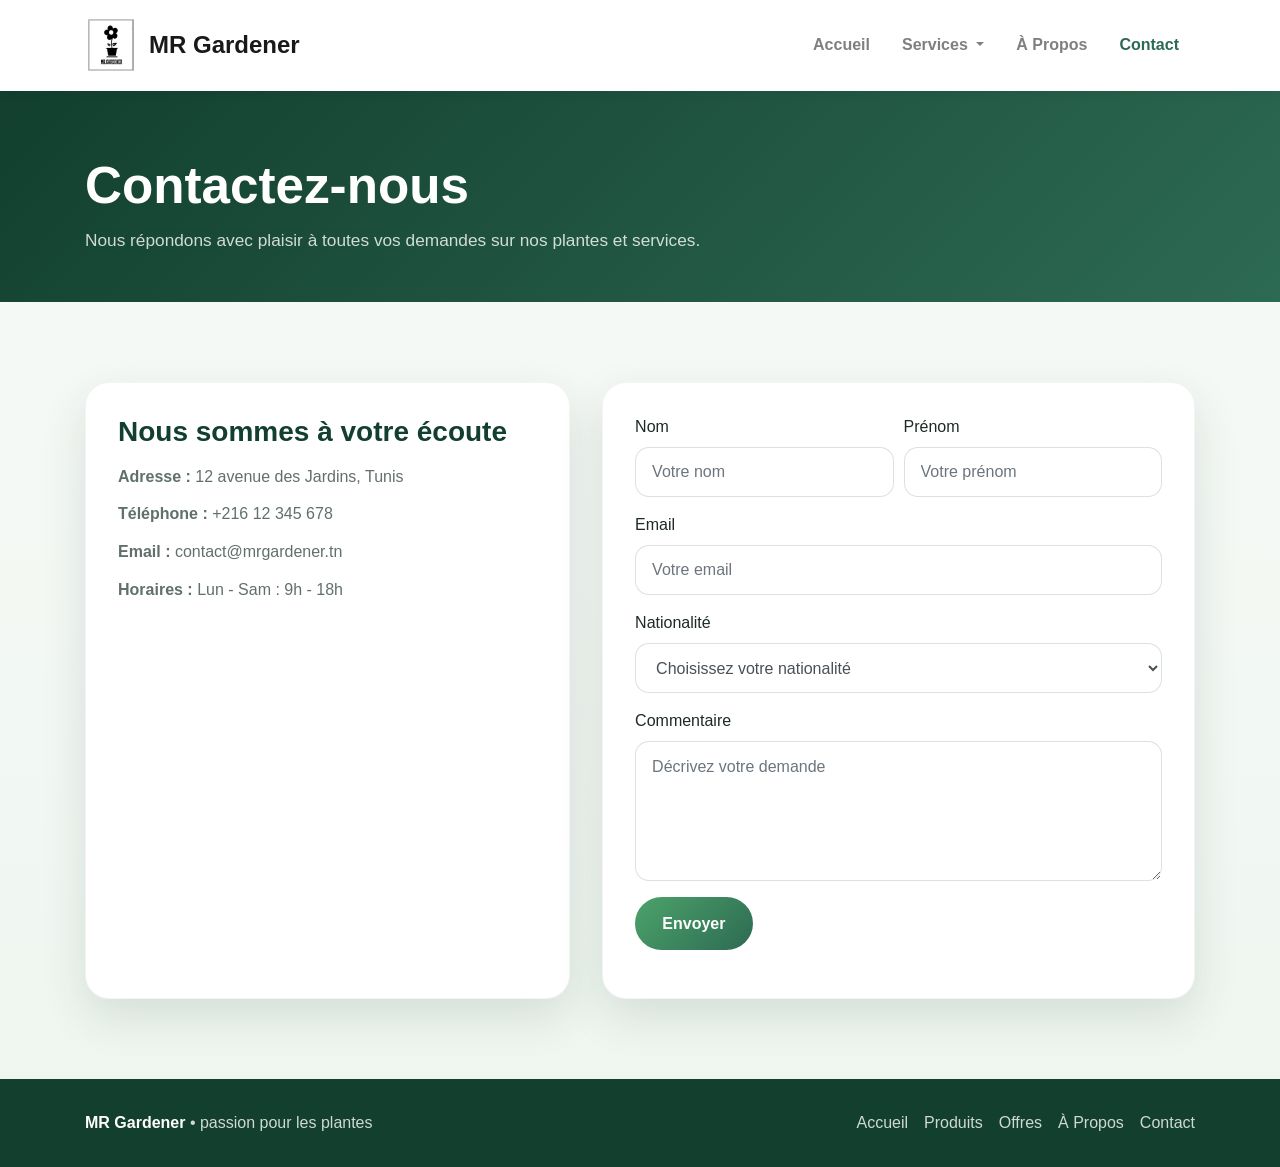
==== contact.html @ ae7b1d85 "mettre-project-en-route" ====
<!DOCTYPE html>
<html lang="fr">
<head>
  <meta charset="UTF-8">
  <meta name="viewport" content="width=device-width, initial-scale=1.0">
  <title>MR Gardener | Contact</title>
  <link rel="icon" href="logo.png" type="image/png">
  <link rel="stylesheet" href="https://maxcdn.bootstrapcdn.com/bootstrap/4.5.2/css/bootstrap.min.css">
  <link rel="stylesheet" href="styles.css">
</head>
<body>

<nav class="navbar navbar-expand-lg navbar-light sticky-top">
  <div class="container">
    <a class="navbar-brand" href="index.html">
      <img src="logo.png" alt="Logo MR Gardener">
      <span>MR Gardener</span>
    </a>
    <button class="navbar-toggler" type="button" data-toggle="collapse" data-target="#navbarNav" aria-controls="navbarNav" aria-expanded="false" aria-label="Toggle navigation">
      <span class="navbar-toggler-icon"></span>
    </button>
    <div class="collapse navbar-collapse" id="navbarNav">
      <ul class="navbar-nav ml-auto">
        <li class="nav-item">
          <a class="nav-link" href="index.html">Accueil</a>
        </li>
        <li class="nav-item dropdown">
          <a class="nav-link dropdown-toggle" href="#" id="navbarDropdown" role="button" data-toggle="dropdown" aria-haspopup="true" aria-expanded="false">
            Services
          </a>
          <div class="dropdown-menu" aria-labelledby="navbarDropdown">
            <a class="dropdown-item" href="service1.html">Nos Produits</a>
            <a class="dropdown-item" href="service2.html">Nos Offres</a>
          </div>
        </li>
        <li class="nav-item">
          <a class="nav-link" href="about.html">À Propos</a>
        </li>
        <li class="nav-item active">
          <a class="nav-link" href="contact.html">Contact</a>
        </li>
      </ul>
    </div>
  </div>
</nav>

<header class="page-banner">
  <div class="container">
    <h1>Contactez-nous</h1>
    <p>Nous répondons avec plaisir à toutes vos demandes sur nos plantes et services.</p>
  </div>
</header>

<main class="section-shell">
  <div class="container">
    <div class="contact-layout">
      <div class="contact-card">
        <h3>Nous sommes à votre écoute</h3>
        <ul class="contact-list">
<li><strong>Adresse :</strong> 12 avenue des Jardins, Tunis</li>
<li><strong>Téléphone :</strong> +216 12 345 678</li>
<li><strong>Email :</strong> contact@mrgardener.tn</li>
<li><strong>Horaires :</strong> Lun - Sam : 9h - 18h</li>
        </ul>
      </div>

      <div class="contact-card">
        <form id="contactForm" novalidate>
          <div class="form-row">
            <div class="form-group col-md-6">
              <label for="inputNom">Nom</label>
              <input type="text" class="form-control" id="inputNom" placeholder="Votre nom" required>
            </div>
            <div class="form-group col-md-6">
              <label for="inputPrenom">Prénom</label>
              <input type="text" class="form-control" id="inputPrenom" placeholder="Votre prénom" required>
            </div>
          </div>
          <div class="form-group">
            <label for="inputEmail">Email</label>
            <input type="email" class="form-control" id="inputEmail" placeholder="Votre email" required>
          </div>
          <div class="form-group">
            <label for="inputNationalite">Nationalité</label>
            <select class="form-control" id="inputNationalite">
              <option selected disabled>Choisissez votre nationalité</option>
              <option>France</option>
              <option>Canada</option>
              <option>États-Unis</option>
              <option>Tunisie</option>
            </select>
          </div>
          <div class="form-group">
            <label for="inputCommentaire">Commentaire</label>
            <textarea class="form-control" id="inputCommentaire" placeholder="Décrivez votre demande"></textarea>
          </div>
          <button type="submit" class="btn-submit">Envoyer</button>
          <div id="formMsg" class="mt-3" role="status" style="font-weight:600;color:var(--green-700);"></div>
        </form>
      </div>
    </div>
  </div>
</main>

<footer class="site-footer">
  <div class="container">
    <div>
      <strong>MR Gardener</strong> • passion pour les plantes
    </div>
    <div class="footer-links">
      <a href="index.html">Accueil</a>
      <a href="service1.html">Produits</a>
      <a href="service2.html">Offres</a>
      <a href="about.html">À Propos</a>
      <a href="contact.html">Contact</a>
    </div>
  </div>
</footer>

<script src="https://code.jquery.com/jquery-3.5.1.slim.min.js"></script>
<script src="https://cdn.jsdelivr.net/npm/bootstrap@4.5.2/dist/js/bootstrap.bundle.min.js"></script>
<script>
document.getElementById('contactForm').addEventListener('submit', function (e) {
  e.preventDefault();
  var msg = document.getElementById('formMsg');
  if (!this.checkValidity()) { this.reportValidity(); return; }
  msg.textContent = 'Merci ! Votre message a bien été envoyé.';
  this.reset();
});
</script>
</body>
</html>
---- styles.css ----
:root {
  --green-900: #123f2e;
  --green-800: #1a4f3f;
  --green-700: #2d6a53;
  --green-500: #4ca36a;
  --green-100: #edf8ef;
  --green-50: #f7fbf7;
  --sand: #f4efe6;
  --text: #1d2a25;
  --muted: #61706d;
  --white: #ffffff;
  --shadow: 0 18px 45px rgba(22, 47, 39, 0.12);
}

* {
  box-sizing: border-box;
}

html {
  scroll-behavior: smooth;
}

body {
  margin: 0;
  font-family: "Segoe UI", Tahoma, sans-serif;
  background: linear-gradient(180deg, #f8faf7 0%, #eef6f0 100%);
  color: var(--text);
}

a {
  color: inherit;
  text-decoration: none;
}

a:hover {
  text-decoration: none;
}

img {
  max-width: 100%;
  display: block;
}

.navbar {
  background: rgba(255, 255, 255, 0.96);
  box-shadow: 0 2px 12px rgba(0, 0, 0, 0.06);
  padding: 0.9rem 0;
}

.navbar-brand {
  display: flex;
  align-items: center;
  gap: 0.75rem;
  font-weight: 700;
  color: var(--green-900);
  font-size: 1.5rem;
}

.navbar-brand img {
  width: 52px;
  height: 52px;
  object-fit: contain;
}

.navbar-nav .nav-link {
  color: var(--text);
  font-weight: 600;
  padding: 0.6rem 1rem !important;
}

.navbar-nav .nav-link:hover,
.navbar-nav .nav-item.active .nav-link {
  color: var(--green-700);
}

.dropdown-menu {
  border: none;
  border-radius: 16px;
  box-shadow: var(--shadow);
  padding: 0.75rem 0;
  min-width: 220px;
}

.dropdown-item {
  font-weight: 500;
  padding: 0.7rem 1.2rem;
}

.dropdown-item:hover {
  background: var(--green-100);
  color: var(--green-900);
}

.section-shell {
  padding: 5rem 0;
}

.hero-section {
  position: relative;
  min-height: 620px;
  display: flex;
  align-items: center;
  background:
    linear-gradient(90deg, rgba(14, 35, 28, 0.78), rgba(22, 68, 52, 0.42)),
    url("backgound.png") center/cover no-repeat;
}

.hero-content {
  color: var(--white);
  max-width: 650px;
}

.hero-badge {
  display: inline-flex;
  align-items: center;
  background: rgba(255, 255, 255, 0.12);
  border: 1px solid rgba(255, 255, 255, 0.25);
  padding: 0.45rem 0.9rem;
  border-radius: 999px;
  font-size: 0.8rem;
  letter-spacing: 0.08em;
  text-transform: uppercase;
  backdrop-filter: blur(4px);
}

.hero-content h1 {
  margin: 1.25rem 0 1rem;
  font-size: clamp(2.3rem, 4vw, 4.2rem);
  line-height: 1.1;
  font-weight: 800;
}

.hero-content p {
  font-size: 1.08rem;
  color: rgba(255, 255, 255, 0.85);
  max-width: 560px;
}

.hero-actions {
  display: flex;
  flex-wrap: wrap;
  gap: 1rem;
  margin-top: 2rem;
}

.btn-primary-custom,
.btn-secondary-custom,
.btn-cta {
  display: inline-flex;
  align-items: center;
  justify-content: center;
  min-height: 48px;
  padding: 0.8rem 1.5rem;
  border-radius: 999px;
  font-weight: 700;
  transition: 0.2s ease;
}

.btn-primary-custom,
.btn-cta {
  background: linear-gradient(135deg, var(--green-500), var(--green-700));
  color: var(--white);
  box-shadow: 0 8px 18px rgba(76, 163, 106, 0.3);
}

.btn-primary-custom:hover,
.btn-cta:hover {
  transform: translateY(-2px);
  color: var(--white);
}

.btn-secondary-custom {
  background: rgba(255, 255, 255, 0.12);
  color: var(--white);
  border: 1px solid rgba(255, 255, 255, 0.35);
}

.hero-stats {
  margin-top: 2rem;
  display: flex;
  flex-wrap: wrap;
  gap: 1rem;
}

.stat-card {
  background: rgba(255, 255, 255, 0.12);
  border: 1px solid rgba(255, 255, 255, 0.2);
  border-radius: 18px;
  padding: 1rem 1.1rem;
  min-width: 150px;
  backdrop-filter: blur(4px);
}

.stat-number {
  display: block;
  font-size: 1.7rem;
  font-weight: 800;
}

.stat-label {
  color: rgba(255, 255, 255, 0.8);
  font-size: 0.85rem;
}

.section-heading {
  margin-bottom: 2rem;
}

.section-heading span {
  display: inline-block;
  margin-bottom: 0.8rem;
  color: var(--green-700);
  font-size: 0.78rem;
  letter-spacing: 0.12em;
  text-transform: uppercase;
  font-weight: 700;
}

.section-heading h2 {
  font-size: clamp(2rem, 3vw, 3rem);
  font-weight: 800;
  color: var(--green-900);
  margin-bottom: 0.5rem;
}

.section-heading p {
  margin: 0;
  color: var(--muted);
  font-size: 1.05rem;
}

.feature-card,
.product-card,
.offer-card,
.info-card,
.contact-card {
  background: var(--white);
  border-radius: 24px;
  box-shadow: var(--shadow);
  border: 1px solid rgba(17, 61, 47, 0.05);
}

.feature-card {
  padding: 2rem 1.5rem;
  height: 100%;
}

.feature-icon {
  width: 64px;
  height: 64px;
  border-radius: 18px;
  display: grid;
  place-items: center;
  background: linear-gradient(135deg, var(--green-100), rgba(76, 163, 106, 0.12));
  font-size: 2rem;
  margin-bottom: 1rem;
}

.feature-card h3 {
  color: var(--green-900);
  font-size: 1.4rem;
  font-weight: 700;
  margin-bottom: 0.8rem;
}

.feature-card p {
  color: var(--muted);
  margin: 0;
}

.product-card {
  overflow: hidden;
  height: 100%;
}

.product-card img {
  width: 100%;
  height: 240px;
  object-fit: cover;
}

.product-body {
  padding: 1.5rem 1.3rem 1.7rem;
}

.product-body h3 {
  font-size: 1.35rem;
  font-weight: 700;
  color: var(--green-900);
  margin-bottom: 0.6rem;
}

.product-body p {
  color: var(--muted);
}

.price-tag {
  display: inline-flex;
  margin-top: 0.75rem;
  font-weight: 800;
  color: var(--green-700);
  background: var(--green-100);
  border-radius: 999px;
  padding: 0.45rem 0.9rem;
}

.page-banner {
  background: linear-gradient(135deg, var(--green-900), var(--green-700));
  color: var(--white);
  padding: 4rem 0 3rem;
}

.page-banner h1 {
  margin: 0;
  font-size: clamp(2.3rem, 4vw, 3.4rem);
  font-weight: 800;
}

.page-banner p {
  margin: 0.75rem 0 0;
  color: rgba(255, 255, 255, 0.8);
  font-size: 1.08rem;
}

.info-card {
  padding: 2rem;
  height: 100%;
}

.info-card h3 {
  color: var(--green-900);
  margin-bottom: 1rem;
  font-weight: 700;
}

.info-list {
  list-style: none;
  padding: 0;
  margin: 0;
  display: grid;
  gap: 0.75rem;
  color: var(--muted);
}

.offer-card {
  padding: 2rem 1.5rem;
  height: 100%;
  position: relative;
}

.offer-card.featured {
  background: linear-gradient(180deg, var(--green-900), var(--green-700));
  color: var(--white);
}

.offer-card.featured .offer-price,
.offer-card.featured li,
.offer-card.featured p,
.offer-card.featured h3 {
  color: var(--white);
}

.offer-badge {
  display: inline-block;
  background: rgba(255, 255, 255, 0.12);
  border-radius: 999px;
  padding: 0.4rem 0.75rem;
  font-size: 0.75rem;
  font-weight: 700;
  letter-spacing: 0.08em;
  text-transform: uppercase;
}

.offer-card h3 {
  margin: 1.1rem 0 0.5rem;
  font-size: 1.8rem;
  color: var(--green-900);
}

.offer-price {
  color: var(--green-700);
  font-size: 2rem;
  font-weight: 800;
  margin: 0.8rem 0 1rem;
}

.offer-card ul {
  list-style: none;
  padding: 0;
  margin: 0 0 1.5rem;
  display: grid;
  gap: 0.85rem;
  color: var(--muted);
}

.quote-block {
  background: linear-gradient(135deg, #ecf6ee, #f9faf6);
  border-radius: 26px;
  padding: 2.5rem;
  border: 1px solid rgba(18, 63, 46, 0.07);
}

.quote-block p {
  font-size: 1.15rem;
  color: var(--green-900);
  margin: 0;
  font-weight: 600;
}

.contact-layout {
  display: grid;
  grid-template-columns: 0.9fr 1.1fr;
  gap: 2rem;
}

.contact-card {
  padding: 2rem;
}

.contact-card h3 {
  color: var(--green-900);
  font-weight: 700;
  margin-bottom: 1rem;
}

.contact-list {
  list-style: none;
  padding: 0;
  margin: 0 0 1.5rem;
  display: grid;
  gap: 0.85rem;
  color: var(--muted);
}

.form-control {
  border: 1px solid rgba(17, 61, 47, 0.15);
  border-radius: 14px;
  min-height: 50px;
  padding: 0.8rem 1rem;
  font-size: 1rem;
}

.form-control:focus {
  border-color: var(--green-500);
  box-shadow: 0 0 0 0.2rem rgba(76, 163, 106, 0.15);
}

textarea.form-control {
  min-height: 140px;
}

.btn-submit {
  background: linear-gradient(135deg, var(--green-500), var(--green-700));
  border: none;
  border-radius: 999px;
  color: var(--white);
  min-height: 50px;
  padding: 0.9rem 1.7rem;
  font-weight: 700;
}

.site-footer {
  background: var(--green-900);
  color: rgba(255, 255, 255, 0.8);
  padding: 2rem 0;
}

.site-footer .container {
  display: flex;
  align-items: center;
  justify-content: space-between;
  flex-wrap: wrap;
  gap: 1rem;
}

.site-footer strong {
  color: var(--white);
}

.footer-links {
  display: flex;
  gap: 1rem;
  flex-wrap: wrap;
}

.footer-links a {
  color: rgba(255, 255, 255, 0.8);
}

@media (max-width: 991.98px) {
  .contact-layout {
    grid-template-columns: 1fr;
  }

  .navbar-brand {
    font-size: 1.2rem;
  }
}

@media (max-width: 767.98px) {
  .hero-section {
    min-height: 520px;
  }

  .section-shell {
    padding: 4rem 0;
  }

  .page-banner {
    padding-top: 3rem;
    padding-bottom: 2rem;
  }

  .site-footer .container {
    flex-direction: column;
    align-items: flex-start;
  }
}

/* Correctif : badge lisible sur les cartes d'offre claires */
.offer-card:not(.featured) .offer-badge {
  background: var(--green-100);
  color: var(--green-700);
}

.offer-card.featured .offer-badge {
  color: var(--white);
}

.offer-card.featured ul {
  color: rgba(255, 255, 255, 0.9);
}

/* Correctif : le bouton secondaire est illisible sur fond clair (hors hero et carte vedette) */
.offer-card:not(.featured) .btn-secondary-custom {
  color: var(--green-700);
  border-color: var(--green-700);
}
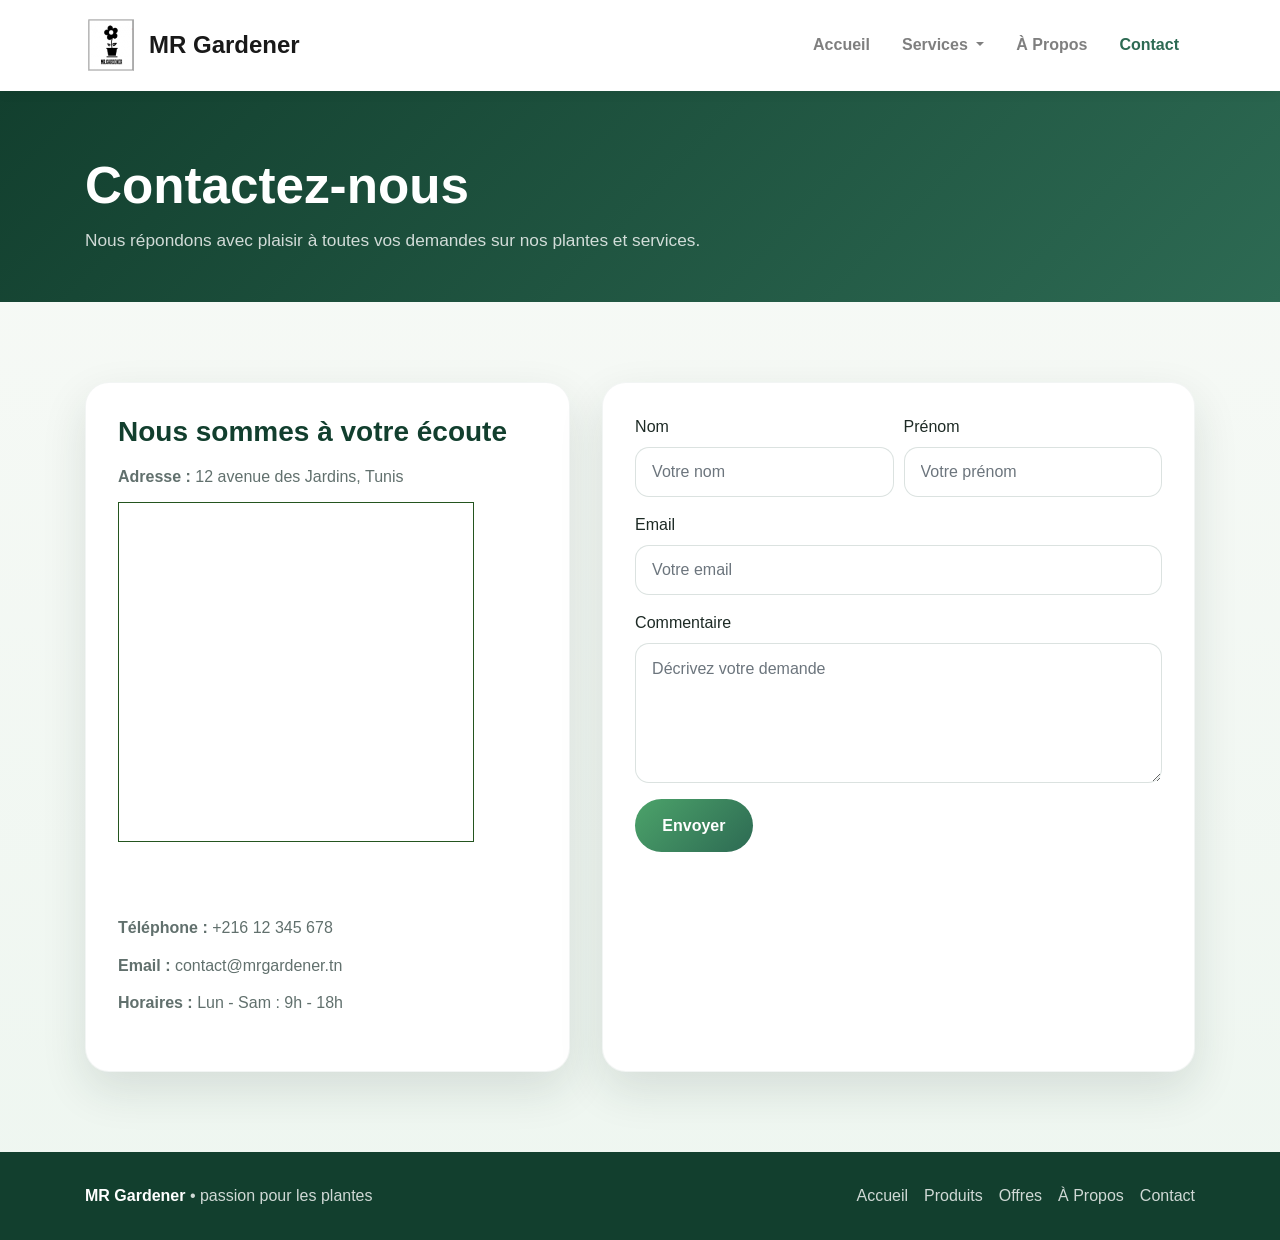
==== commit b25416c5: "ajout-carte-google-maps" ====
--- a/contact.html
+++ b/contact.html
@@ -58,6 +58,18 @@
         <h3>Nous sommes à votre écoute</h3>
         <ul class="contact-list">
 <li><strong>Adresse :</strong> 12 avenue des Jardins, Tunis</li>
+<div style="width: 100%; height: 400px;">
+  <iframe
+    src="https://www.google.com/maps/embed?pb=!1m18!1m12!1m3!1d3153.019123456789!2d10.123456789012345!3d36.12345678901234!2m3!1f0!2f0!3f0!3m2!1i1024!2i768!4f13.1!3m3!1m2!1s0x12a3456789abcdef%3A0xabcdef1234567890!2sMR%20Gardener%20Tunis!5e0!3m2!1sfr!2stn!4v1612345678901"
+    width="85%"
+    height="85%"
+    style="border: 0.4px solid #24551f;"
+    allowfullscreen=""
+    loading="lazy"
+    referrerpolicy="no-referrer-when-downgrade"
+    title="Adresse de MR Gardener">
+  </iframe>
+</div>
 <li><strong>Téléphone :</strong> +216 12 345 678</li>
 <li><strong>Email :</strong> contact@mrgardener.tn</li>
 <li><strong>Horaires :</strong> Lun - Sam : 9h - 18h</li>
@@ -79,16 +91,6 @@
           <div class="form-group">
             <label for="inputEmail">Email</label>
             <input type="email" class="form-control" id="inputEmail" placeholder="Votre email" required>
-          </div>
-          <div class="form-group">
-            <label for="inputNationalite">Nationalité</label>
-            <select class="form-control" id="inputNationalite">
-              <option selected disabled>Choisissez votre nationalité</option>
-              <option>France</option>
-              <option>Canada</option>
-              <option>États-Unis</option>
-              <option>Tunisie</option>
-            </select>
           </div>
           <div class="form-group">
             <label for="inputCommentaire">Commentaire</label>
--- a/styles.css
+++ b/styles.css
@@ -257,7 +257,7 @@
 }
 
 .feature-card h3 {
-  color: var(--green-900);
+  color: var(--green-600);
   font-size: 1.4rem;
   font-weight: 700;
   margin-bottom: 0.8rem;
